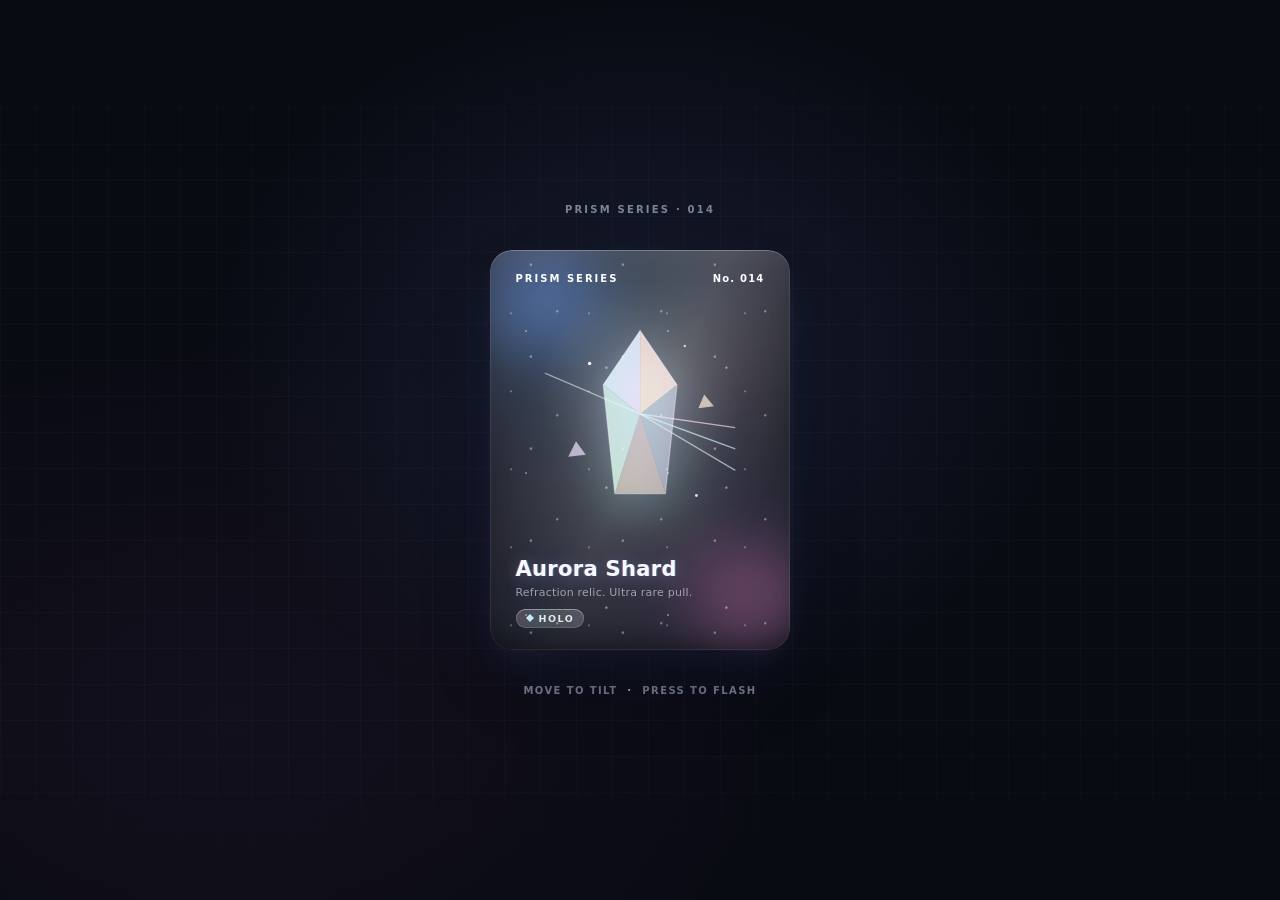
==== index.html @ 81705fab "Add holographic card HTML, CSS, and interaction" ====
<!DOCTYPE html>
<html lang="en">
<head>
    <meta charset="utf-8">
    <meta name="viewport" content="width=device-width, initial-scale=1">
    <meta name="theme-color" content="#090b13">
    <title>Aurora Shard — Holo Tilt Card</title>
    <link rel="stylesheet" href="styles.css">
    <script src="script.js" defer></script>
</head>
<body>
    <main class="hct-page">
        <p class="hct-kicker">Prism Series · 014</p>
        <div class="hct-scene">
            <button class="hct-card" type="button" aria-label="Aurora Shard, holographic collectible card. Press to flash the foil.">
                <span class="hct-backlight" aria-hidden="true">
                    <span class="hct-blob hct-blob-a"></span>
                    <span class="hct-blob hct-blob-b"></span>
                    <span class="hct-blob hct-blob-c"></span>
                </span>
                <span class="hct-frost" aria-hidden="true"></span>
                <span class="hct-inner">
                    <span class="hct-top">
                        <span class="hct-series">Prism Series</span>
                        <span class="hct-no">No. 014</span>
                    </span>
                    <span class="hct-art" aria-hidden="true">
                        <svg viewBox="0 0 200 220" role="img" focusable="false">
                            <defs>
                                <linearGradient id="hctG1" x1="0" y1="0" x2="1" y2="1">
                                    <stop offset="0" stop-color="#c8f7ff" />
                                    <stop offset="1" stop-color="#e8d9ff" />
                                </linearGradient>
                                <linearGradient id="hctG2" x1="1" y1="0" x2="0" y2="1">
                                    <stop offset="0" stop-color="#ffd9e8" />
                                    <stop offset="1" stop-color="#ffe9c8" />
                                </linearGradient>
                                <linearGradient id="hctG3" x1="0" y1="1" x2="1" y2="0">
                                    <stop offset="0" stop-color="#d9ffe3" />
                                    <stop offset="1" stop-color="#c8f7ff" />
                                </linearGradient>
                            </defs>
                            <path d="M2 62 L100 104" stroke="#ffffff" stroke-opacity=".5" stroke-width="1.4" />
                            <path d="M100 104 L198 118" stroke="#ffd9e8" stroke-opacity=".65" stroke-width="1.4" />
                            <path d="M100 104 L198 140" stroke="#c8f7ff" stroke-opacity=".65" stroke-width="1.4" />
                            <path d="M100 104 L198 162" stroke="#d9ffe3" stroke-opacity=".6" stroke-width="1.4" />
                            <polygon points="100,18 62,74 100,104" fill="url(#hctG1)" fill-opacity=".9" />
                            <polygon points="100,18 138,74 100,104" fill="url(#hctG2)" fill-opacity=".85" />
                            <polygon points="62,74 74,186 100,104" fill="url(#hctG3)" fill-opacity=".8" />
                            <polygon points="138,74 126,186 100,104" fill="url(#hctG1)" fill-opacity=".55" />
                            <polygon points="74,186 126,186 100,104" fill="url(#hctG2)" fill-opacity=".6" />
                            <polygon points="100,18 138,74 126,186 74,186 62,74" fill="none" stroke="#ffffff" stroke-opacity=".4" stroke-width="1.2" />
                            <polygon points="34,132 44,146 26,148" fill="#e8d9ff" fill-opacity=".7" />
                            <polygon points="166,84 176,96 160,98" fill="#ffe9c8" fill-opacity=".7" />
                            <circle cx="48" cy="52" r="1.8" fill="#ffffff" fill-opacity=".9" />
                            <circle cx="158" cy="188" r="1.5" fill="#c8f7ff" fill-opacity=".9" />
                            <circle cx="146" cy="34" r="1.2" fill="#ffd9e8" fill-opacity=".9" />
                        </svg>
                    </span>
                    <span class="hct-meta">
                        <span class="hct-title">Aurora Shard</span>
                        <span class="hct-sub">Refraction relic. Ultra rare pull.</span>
                        <span class="hct-chip">
                            <svg viewBox="0 0 10 10" aria-hidden="true" focusable="false">
                                <polygon points="5,0 10,5 5,10 0,5" fill="currentColor" />
                            </svg>
                            Holo
                        </span>
                    </span>
                </span>
                <span class="hct-sparkle" aria-hidden="true"></span>
                <span class="hct-foil" aria-hidden="true"></span>
                <span class="hct-edge" aria-hidden="true"></span>
            </button>
        </div>
        <p class="hct-hint">Move to tilt <span aria-hidden="true">·</span> Press to flash</p>
    </main>
</body>
</html>
---- styles.css ----
@import url('https://fonts.googleapis.com/css2?family=Bree+Serif&family=Caveat:wght@400;700&family=Lobster&family=Monoton&family=Open+Sans:ital,wght@0,400;0,700;1,400;1,700&family=Playfair+Display+SC:ital,wght@0,400;0,700;1,700&family=Playfair+Display:ital,wght@0,400;0,700;1,700&family=Roboto:ital,wght@0,400;0,700;1,400;1,700&family=Source+Sans+Pro:ital,wght@0,400;0,700;1,700&family=Work+Sans:ital,wght@0,400;0,700;1,700&display=swap');

:root {
    color-scheme: dark;
    font-synthesis: none;
    text-rendering: optimizeLegibility;
    -webkit-font-smoothing: antialiased;
    -moz-osx-font-smoothing: grayscale;
}

* {
    box-sizing: border-box;
}

html,
body {
    min-width: 280px;
    min-height: 100%;
}

body {
    display: grid;
    min-height: 100vh;
    min-height: 100svh;
    margin: 0;
    place-items: center;
    overflow-x: hidden;
    color: #f4f7ff;
    background:
        radial-gradient(ellipse at 50% 40%, rgba(43, 54, 88, 0.38), transparent 48%),
        radial-gradient(ellipse at 18% 80%, rgba(69, 38, 78, 0.16), transparent 38%),
        #090b13;
    font-family: system-ui, -apple-system, "Segoe UI", Roboto, sans-serif;
}

body::before {
    position: fixed;
    inset: 0;
    z-index: -1;
    background-image:
        linear-gradient(rgba(255, 255, 255, 0.025) 1px, transparent 1px),
        linear-gradient(90deg, rgba(255, 255, 255, 0.025) 1px, transparent 1px);
    background-size: 36px 36px;
    content: "";
    mask-image: linear-gradient(transparent, #000 20%, #000 80%, transparent);
    pointer-events: none;
}

.hct-page {
    display: grid;
    justify-items: center;
    gap: 9px;
    padding: 28px 14px;
}

.hct-kicker,
.hct-hint {
    margin: 0;
    color: rgba(225, 234, 255, 0.52);
    font-size: 10px;
    font-weight: 650;
    letter-spacing: 0.22em;
    text-align: center;
    text-transform: uppercase;
}

.hct-kicker {
    margin-bottom: 4px;
}

.hct-hint {
    margin-top: 4px;
    letter-spacing: 0.14em;
}

.hct-hint span {
    padding: 0 5px;
    color: rgba(200, 247, 255, 0.75);
}

/* ---------- Shell ---------- */
.hct-scene {
    perspective: 1000px;
    padding: 22px;
}

.hct-card {
    position: relative;
    display: block;
    width: clamp(204px, 66vmin, 300px);
    aspect-ratio: 3 / 4;
    margin: 0;
    padding: 0;
    border: 0;
    border-radius: 22px;
    overflow: hidden;
    cursor: pointer;
    text-align: left;
    font-family: system-ui, -apple-system, "Segoe UI", Roboto, sans-serif;
    background: linear-gradient(162deg, rgba(24, 28, 44, 0.92), rgba(10, 12, 20, 0.95) 58%, rgba(16, 18, 30, 0.93));
    transform-style: preserve-3d;
    transform:
        rotateX(var(--hct-rx, 0deg)) rotateY(var(--hct-ry, 0deg)) translate3d(0, var(--hct-ty, 0px), 0);
    will-change: transform;
    transition: transform 160ms ease;
    box-shadow:
        0 36px 64px -26px rgba(3, 5, 12, 0.9),
        0 20px 54px -20px rgba(110, 145, 255, 0.28),
        0 8px 26px -12px rgba(255, 150, 210, 0.16);
    -webkit-tap-highlight-color: transparent;
}

.hct-card:focus-visible {
    outline: 2px solid rgba(168, 202, 255, 0.95);
    outline-offset: 5px;
}

/* ---------- Backlight (internal light behind the glass) ---------- */
.hct-backlight {
    position: absolute;
    inset: 0;
    display: block;
    border-radius: inherit;
    overflow: hidden;
    pointer-events: none;
}

.hct-blob {
    position: absolute;
    display: block;
    border-radius: 50%;
    filter: blur(28px);
    opacity: 0.85;
}

.hct-blob-a {
    width: 70%;
    height: 46%;
    left: -16%;
    top: -10%;
    background: radial-gradient(closest-side, rgba(118, 168, 255, 0.8), rgba(118, 168, 255, 0) 72%);
    animation: hct-drift-a 13s ease-in-out infinite alternate;
}

.hct-blob-b {
    width: 66%;
    height: 44%;
    right: -18%;
    bottom: -8%;
    background: radial-gradient(closest-side, rgba(255, 150, 205, 0.62), rgba(255, 150, 205, 0) 72%);
    animation: hct-drift-b 16s ease-in-out infinite alternate;
}

.hct-blob-c {
    width: 52%;
    height: 34%;
    left: 26%;
    top: 40%;
    background: radial-gradient(closest-side, rgba(140, 245, 200, 0.42), rgba(140, 245, 200, 0) 74%);
    animation: hct-drift-c 19s ease-in-out infinite alternate;
}

@keyframes hct-drift-a {
    from { transform: translate3d(0, 0, 0) scale(1); }
    to { transform: translate3d(14%, 10%, 0) scale(1.12); }
}

@keyframes hct-drift-b {
    from { transform: translate3d(0, 0, 0) scale(1.08); }
    to { transform: translate3d(-12%, -12%, 0) scale(0.94); }
}

@keyframes hct-drift-c {
    from { transform: translate3d(-8%, 6%, 0); }
    to { transform: translate3d(10%, -10%, 0); }
}

/* ---------- Frosted pane ---------- */
.hct-frost {
    position: absolute;
    inset: 0;
    display: block;
    border-radius: inherit;
    -webkit-backdrop-filter: blur(22px) saturate(1.5);
    backdrop-filter: blur(22px) saturate(1.5);
    background: linear-gradient(166deg,
            rgba(255, 255, 255, 0.075),
            rgba(255, 255, 255, 0.015) 46%,
            rgba(255, 255, 255, 0.05));
    pointer-events: none;
}

/* ---------- Face content ---------- */
.hct-inner {
    position: absolute;
    inset: 0;
    display: flex;
    flex-direction: column;
    padding: 7.5% 8.5%;
}

.hct-top {
    display: flex;
    align-items: baseline;
    justify-content: space-between;
    gap: 8px;
}

.hct-series {
    font-size: 10px;
    font-weight: 700;
    letter-spacing: 0.2em;
    text-transform: uppercase;
    color: white;
}

.hct-no {
    font-size: 10px;
    font-weight: 600;
    letter-spacing: 0.12em;
    font-variant-numeric: tabular-nums;
    color: white;
}

.hct-art {
    flex: 1;
    display: grid;
    place-items: center;
    min-height: 0;
    padding: 4% 0;
}

.hct-art svg {
    width: 78%;
    height: auto;
    max-height: 100%;
    filter: drop-shadow(0 8px 20px rgba(150, 190, 255, 0.35));
    transform: translate3d(calc(var(--hct-sx, 0px) * 0.6), calc(var(--hct-sy, 0px) * 0.6), 0);
}

.hct-meta {
    display: flex;
    flex-direction: column;
    gap: 5px;
}

.hct-title {
    font-size: clamp(17px, 6.4vmin, 21px);
    font-weight: 750;
    letter-spacing: 0.015em;
    color: #f4f7ff;
    text-shadow:
        -1px 0 rgba(255, 120, 170, 0.3),
        1px 0 rgba(110, 220, 255, 0.3),
        0 2px 16px rgba(140, 170, 255, 0.35);
}

.hct-sub {
    font-size: 11px;
    font-weight: 500;
    letter-spacing: 0.02em;
    color: rgba(228, 236, 255, 0.6);
}

.hct-chip {
    align-self: flex-start;
    display: inline-flex;
    align-items: center;
    gap: 5px;
    margin-top: 5px;
    padding: 4px 10px;
    border-radius: 999px;
    font-size: 9.5px;
    font-weight: 700;
    letter-spacing: 0.16em;
    text-transform: uppercase;
    color: rgba(244, 248, 255, 0.92);
    background: linear-gradient(100deg,
            rgba(255, 217, 232, 0.22),
            rgba(200, 247, 255, 0.2) 34%,
            rgba(217, 255, 227, 0.18) 58%,
            rgba(232, 217, 255, 0.22));
    box-shadow:
        inset 0 1px 0 rgba(255, 255, 255, 0.28),
        inset 0 0 0 1px rgba(255, 255, 255, 0.14);
}

.hct-chip svg {
    width: 8px;
    height: 8px;
    color: rgba(200, 247, 255, 0.95);
}

/* ---------- Sparkle micro texture ---------- */
.hct-sparkle {
    position: absolute;
    inset: -6%;
    display: block;
    background-image:
        radial-gradient(circle at 12% 18%, rgba(255, 255, 255, 0.85) 0 0.8px, transparent 1.6px),
        radial-gradient(circle at 64% 42%, rgba(200, 247, 255, 0.8) 0 0.9px, transparent 1.7px),
        radial-gradient(circle at 38% 74%, rgba(255, 217, 232, 0.8) 0 0.7px, transparent 1.5px),
        radial-gradient(circle at 82% 82%, rgba(217, 255, 227, 0.75) 0 0.8px, transparent 1.6px),
        radial-gradient(circle at 50% 12%, rgba(232, 217, 255, 0.7) 0 0.6px, transparent 1.4px);
    background-size: 120px 120px, 92px 92px, 142px 142px, 104px 104px, 78px 78px;
    mix-blend-mode: screen;
    opacity: 0.5;
    transform: translate3d(var(--hct-sx, 0px), var(--hct-sy, 0px), 0);
    pointer-events: none;
}

/* ---------- Holographic foil glare ---------- */
.hct-foil {
    position: absolute;
    inset: 0;
    display: block;
    border-radius: inherit;
    background:
        radial-gradient(circle at var(--hct-gx, 50%) var(--hct-gy, 35%),
            rgba(255, 255, 255, 0.55),
            rgba(255, 255, 255, 0) 34%),
        conic-gradient(from 210deg at var(--hct-gx, 50%) var(--hct-gy, 35%),
            rgba(255, 217, 232, 0.5),
            rgba(200, 247, 255, 0.42),
            rgba(217, 255, 227, 0.4),
            rgba(255, 233, 200, 0.44),
            rgba(232, 217, 255, 0.46),
            rgba(255, 217, 232, 0.5)),
        linear-gradient(115deg,
            rgba(255, 255, 255, 0) 34%,
            rgba(200, 247, 255, 0.4) 45%,
            rgba(255, 255, 255, 0.55) 50%,
            rgba(255, 217, 232, 0.4) 55%,
            rgba(255, 255, 255, 0) 66%);
    background-size: auto, auto, 240% 100%;
    background-position: 0 0, 0 0, calc(var(--hct-gx, 50%) * 1.4 - 20%) 0;
    background-blend-mode: screen;
    mix-blend-mode: screen;
    -webkit-mask-image: radial-gradient(130% 100% at var(--hct-gx, 50%) var(--hct-gy, 35%),
            #000 0%,
            rgba(0, 0, 0, 0.5) 42%,
            transparent 80%);
    mask-image: radial-gradient(130% 100% at var(--hct-gx, 50%) var(--hct-gy, 35%),
            #000 0%,
            rgba(0, 0, 0, 0.5) 42%,
            transparent 80%);
    opacity: 0.5;
    transition: opacity 0.28s cubic-bezier(0.2, 0.9, 0.3, 1.2);
    pointer-events: none;
}

.hct-card.hct-engaged .hct-foil {
    opacity: 0.82;
}

/* ---------- Edge: specular hairline + inner shading ---------- */
.hct-edge {
    position: absolute;
    inset: 0;
    display: block;
    border-radius: inherit;
    box-shadow:
        inset 0 1px 0 rgba(255, 255, 255, 0.2),
        inset 0 0 0 1px rgba(255, 255, 255, 0.08),
        inset 0 -20px 36px -24px rgba(0, 0, 0, 0.62),
        inset 0 24px 46px -32px rgba(255, 255, 255, 0.14);
    pointer-events: none;
}

/* ---------- Press flash ---------- */
.hct-card.hct-flash .hct-foil {
    animation: hct-flash 0.62s cubic-bezier(0.2, 0.9, 0.25, 1);
}

@keyframes hct-flash {
    0% { opacity: 0.5; filter: brightness(1); }
    22% { opacity: 1; filter: brightness(1.6) saturate(1.35); }
    100% { opacity: 0.5; filter: brightness(1); }
}

.hct-card:active {
    transition: transform 0.12s cubic-bezier(0.25, 0.1, 0.25, 1);
}

/* ---------- Reduced motion ---------- */
@media (prefers-reduced-motion: reduce) {
    .hct-blob {
        animation: none;
    }

    .hct-card {
        transform: none;
        transition: none;
    }

    .hct-sparkle,
    .hct-art svg {
        transform: none;
    }

    .hct-card.hct-flash .hct-foil {
        animation: none;
    }

    .hct-foil {
        transition: none;
        opacity: 0.55;
    }
}

@media (max-width: 360px) {
    .hct-scene {
        padding: 18px 12px;
    }

    .hct-card {
        width: min(66vmin, 270px);
    }

    .hct-series,
    .hct-no {
        font-size: 9px;
    }
}
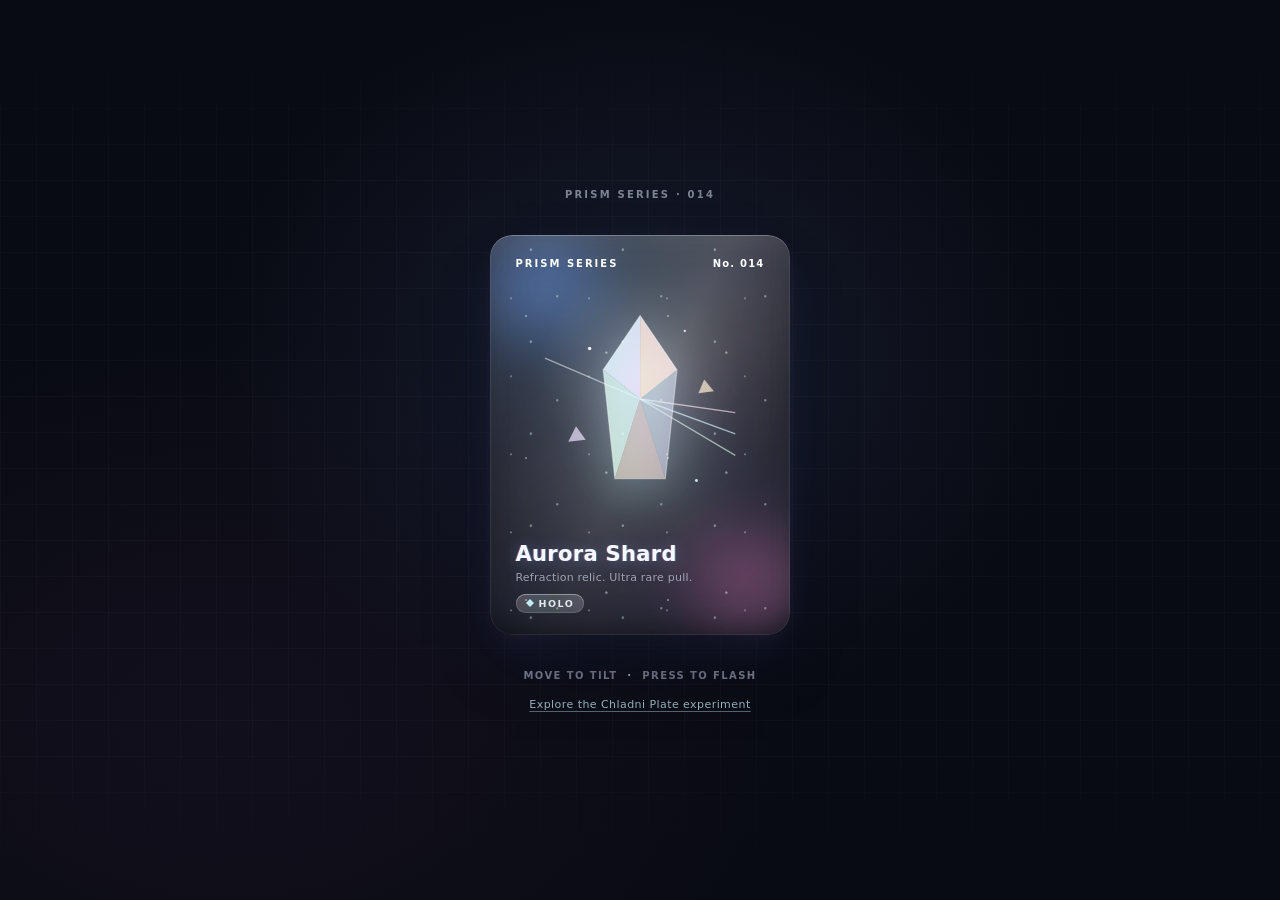
==== commit 23723062: "Add interactive Chladni plate demo" ====
--- a/index.html
+++ b/index.html
@@ -74,6 +74,7 @@
             </button>
         </div>
         <p class="hct-hint">Move to tilt <span aria-hidden="true">·</span> Press to flash</p>
+        <a class="hct-experiment-link" href="chladni-plate.html">Explore the Chladni Plate experiment</a>
     </main>
 </body>
 </html>
--- a/styles.css
+++ b/styles.css
@@ -76,6 +76,26 @@
 .hct-hint span {
     padding: 0 5px;
     color: rgba(200, 247, 255, 0.75);
+}
+
+.hct-experiment-link {
+    margin-top: 8px;
+    color: rgba(200, 247, 255, 0.72);
+    font-size: 11px;
+    letter-spacing: 0.04em;
+    text-decoration-color: rgba(200, 247, 255, 0.38);
+    text-underline-offset: 3px;
+}
+
+.hct-experiment-link:hover {
+    color: #e8faff;
+    text-decoration-color: currentColor;
+}
+
+.hct-experiment-link:focus-visible {
+    border-radius: 3px;
+    outline: 2px solid #4a9dfd;
+    outline-offset: 4px;
 }
 
 /* ---------- Shell ---------- */
